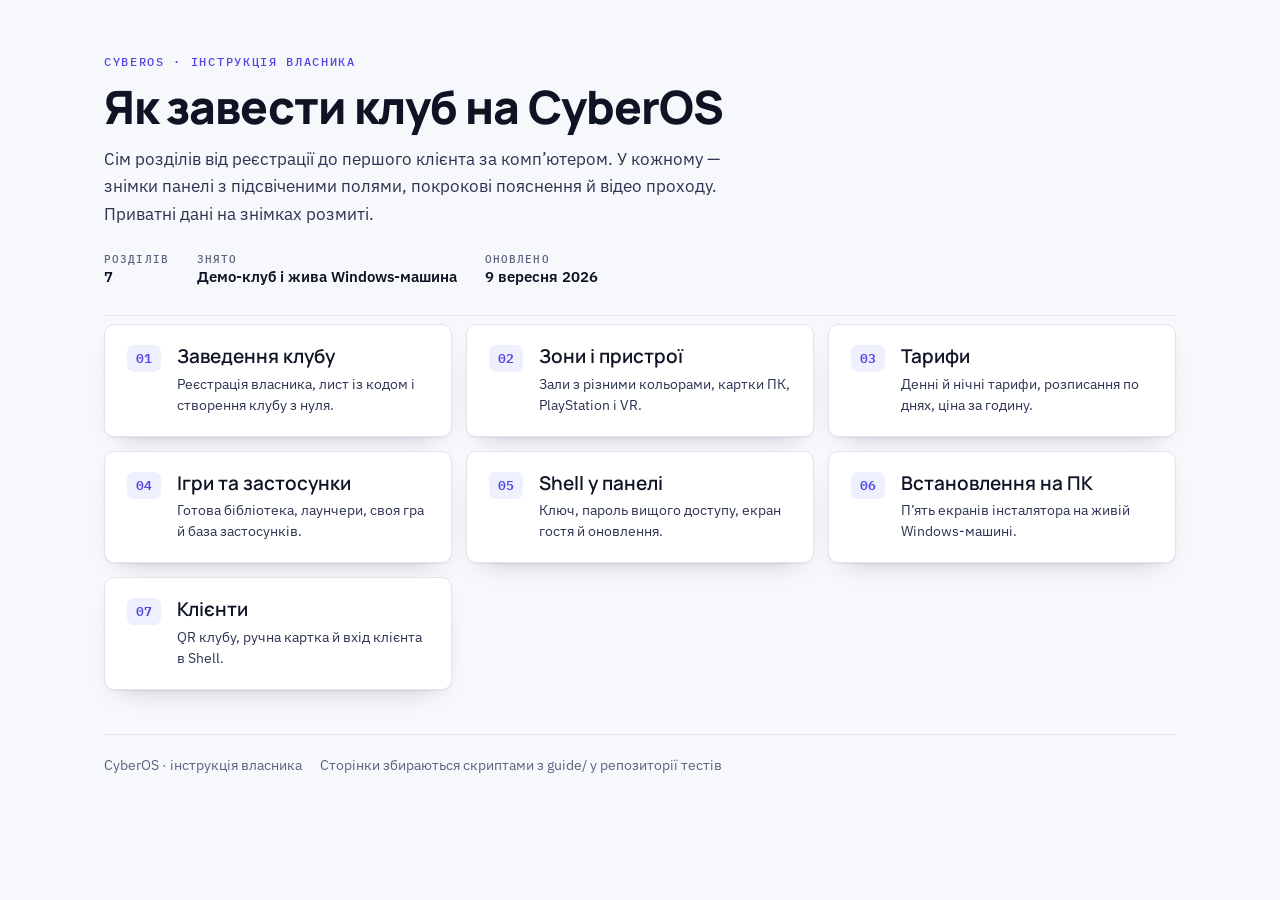
==== index.html @ 91399329 "Інструкція власника CyberOS: сім розділів, обкладинка, знімки й відео Статичний сайт, готовий до Git" ====
<!doctype html>
<html lang="uk">
<head>
<meta charset="utf-8">
<meta name="viewport" content="width=device-width, initial-scale=1">
<meta name="color-scheme" content="light dark">
<meta name="description" content="Інструкція власника кіберклубу на CyberOS: сім розділів зі знімками, підсвіченими полями й відео.">
<title>Інструкція власника CyberOS</title>
<link rel="preconnect" href="https://fonts.googleapis.com">
<link rel="preconnect" href="https://fonts.gstatic.com" crossorigin>
<link rel="stylesheet" href="https://fonts.googleapis.com/css2?family=Manrope:wght@600;800&family=IBM+Plex+Sans:wght@400;500;600&family=IBM+Plex+Mono:wght@400;500&display=swap">
<style>
html, body { margin: 0; }
img { max-width: 100%; }
:root {
    --ink: #0F1425;
    --ink-2: #2B3450;
    --muted: #5A6280;
    --paper: #F7F8FB;
    --surface: #FFFFFF;
    --line: #E2E5EE;
    --accent: #4F46E5;
    --accent-soft: #EEF0FE;
    --warn: #B45309;
    --warn-soft: #FEF6E7;
    --ok: #047857;
    --ok-soft: #E9F6F1;
    --shadow: 0 1px 2px rgba(15, 20, 37, .06), 0 12px 28px -18px rgba(15, 20, 37, .35);
    --radius: 10px;
    --step-font: 'Manrope', 'Trebuchet MS', sans-serif;
    --body-font: 'IBM Plex Sans', 'Helvetica Neue', Arial, sans-serif;
    --mono-font: 'IBM Plex Mono', ui-monospace, 'SF Mono', Menlo, monospace;
  }
  @media (prefers-color-scheme: dark) {
    :root:not([data-theme="light"]) {
      --ink: #EEF1F8;
      --ink-2: #C6CCDD;
      --muted: #949CB5;
      --paper: #0B0F1A;
      --surface: #131926;
      --line: #262E42;
      --accent: #8B85F5;
      --accent-soft: #1D2237;
      --warn: #E9A23B;
      --warn-soft: #2A2113;
      --ok: #4BC299;
      --ok-soft: #12261F;
      --shadow: 0 1px 2px rgba(0, 0, 0, .5), 0 16px 34px -20px rgba(0, 0, 0, .8);
    }
  }
  :root[data-theme="dark"] {
    --ink: #EEF1F8;
    --ink-2: #C6CCDD;
    --muted: #949CB5;
    --paper: #0B0F1A;
    --surface: #131926;
    --line: #262E42;
    --accent: #8B85F5;
    --accent-soft: #1D2237;
    --warn: #E9A23B;
    --warn-soft: #2A2113;
    --ok: #4BC299;
    --ok-soft: #12261F;
    --shadow: 0 1px 2px rgba(0, 0, 0, .5), 0 16px 34px -20px rgba(0, 0, 0, .8);
  }

  * { box-sizing: border-box; }
  body {
    margin: 0;
    background: var(--paper);
    color: var(--ink);
    font: 400 16px/1.62 var(--body-font);
    -webkit-font-smoothing: antialiased;
  }
  .wrap { max-width: 1120px; margin: 0 auto; padding: 0 24px 96px; }

  /* ── шапка ─────────────────────────────────────────────── */
  .masthead { padding: 56px 0 28px; border-bottom: 1px solid var(--line); }
  .kicker {
    font: 500 12px/1 var(--mono-font);
    letter-spacing: .14em;
    text-transform: uppercase;
    color: var(--accent);
    margin: 0 0 14px;
  }
  h1 {
    font: 800 clamp(32px, 5vw, 46px)/1.08 var(--step-font);
    letter-spacing: -.02em;
    margin: 0 0 14px;
    text-wrap: balance;
  }
  .lede { margin: 0; max-width: 62ch; color: var(--ink-2); font-size: 17px; }
  .facts {
    display: flex; flex-wrap: wrap; gap: 10px 28px;
    margin: 26px 0 0; padding: 0; list-style: none;
  }
  .facts div { display: flex; flex-direction: column; gap: 2px; }
  .facts dt { font: 500 11px/1 var(--mono-font); letter-spacing: .1em; text-transform: uppercase; color: var(--muted); }
  .facts dd { margin: 0; font: 600 15px/1.3 var(--body-font); }

  /* ── навігація кроків ──────────────────────────────────── */
  .rail {
    position: sticky; top: 0; z-index: 20;
    display: flex; gap: 6px; align-items: center;
    padding: 12px 0; margin-bottom: 8px;
    background: color-mix(in srgb, var(--paper) 92%, transparent);
    backdrop-filter: blur(8px);
    border-bottom: 1px solid var(--line);
    overflow-x: auto;
  }
  .rail a {
    flex: 0 0 auto;
    display: inline-flex; align-items: center; gap: 8px;
    padding: 7px 13px 7px 9px;
    border-radius: 999px;
    color: var(--ink-2); text-decoration: none;
    font: 600 13.5px/1 var(--body-font);
    border: 1px solid transparent;
  }
  .rail a:hover, .rail a:focus-visible { background: var(--accent-soft); color: var(--accent); outline: none; }
  .rail a.done { color: var(--ok); }
  .rail a i {
    display: grid; place-items: center;
    width: 20px; height: 20px; border-radius: 50%;
    background: var(--accent-soft); color: var(--accent);
    font: 600 11px/1 var(--mono-font); font-style: normal;
  }
  .rail a.done i { background: var(--ok-soft); color: var(--ok); }

  /* ── крок ──────────────────────────────────────────────── */
  .step { padding: 52px 0; border-bottom: 1px solid var(--line); scroll-margin-top: 68px; }
  .step:last-of-type { border-bottom: 0; }
  .step-head { display: grid; grid-template-columns: 54px 1fr; gap: 18px; align-items: start; }
  .step-num {
    font: 800 34px/1 var(--step-font);
    color: var(--accent);
    letter-spacing: -.03em;
    font-variant-numeric: tabular-nums;
  }
  .step h2 { font: 600 clamp(23px, 3vw, 29px)/1.2 var(--step-font); margin: 0 0 8px; letter-spacing: -.015em; text-wrap: balance; }
  .step-head p { margin: 0; color: var(--ink-2); max-width: 64ch; }
  .step-body { margin-top: 28px; display: grid; grid-template-columns: minmax(300px, 380px) 1fr; gap: 28px; align-items: start; }
  @media (max-width: 900px) { .step-body { grid-template-columns: 1fr; } }

  /* ── підказки ──────────────────────────────────────────── */
  .hints { margin: 0; padding: 0; list-style: none; display: flex; flex-direction: column; gap: 2px; }
  .hints li {
    display: grid; grid-template-columns: 24px 1fr; gap: 12px;
    padding: 11px 12px; border-radius: 8px;
    border: 1px solid transparent;
    cursor: default;
    transition: background .14s ease, border-color .14s ease;
  }
  .hints li:hover, .hints li.on { background: var(--accent-soft); border-color: color-mix(in srgb, var(--accent) 28%, transparent); }
  .hint-num {
    display: grid; place-items: center;
    width: 24px; height: 24px; border-radius: 50%;
    background: var(--accent); color: #fff;
    font: 600 12px/1 var(--mono-font);
  }
  .hint-text { font-size: 14.6px; color: var(--ink-2); }
  .hint-text b { color: var(--ink); font-weight: 600; }

  /* ── скріншот з рамками ────────────────────────────────── */
  figure { margin: 0; }
  .shot {
    position: relative;
    border: 1px solid var(--line); border-radius: var(--radius);
    background: var(--surface); box-shadow: var(--shadow);
    overflow: hidden;
  }
  .shot img { display: block; width: 100%; height: auto; }
  .spot {
    position: absolute;
    margin: -5px 0 0 -5px; padding: 5px;
    width: auto; background: transparent;
    border: 2px solid var(--accent); border-radius: 7px;
    box-shadow: 0 0 0 3px color-mix(in srgb, var(--accent) 18%, transparent);
    cursor: pointer; opacity: .95;
    transition: box-shadow .14s ease, transform .14s ease;
  }
  .spot:hover, .spot.on { box-shadow: 0 0 0 6px color-mix(in srgb, var(--accent) 30%, transparent); transform: scale(1.015); }
  .spot:focus-visible { outline: 3px solid var(--warn); outline-offset: 3px; }
  .spot-num {
    position: absolute; top: -12px; left: -12px;
    display: grid; place-items: center;
    width: 22px; height: 22px; border-radius: 50%;
    background: var(--accent); color: #fff;
    font: 600 12px/1 var(--mono-font);
    box-shadow: 0 1px 4px rgba(0, 0, 0, .3);
  }
  .spot-num.tr { left: auto; right: -12px; }
  .spot-num.bl { top: auto; bottom: -12px; }
  .spot-num.br { top: auto; bottom: -12px; left: auto; right: -12px; }
  .shot.bare .spot { opacity: 0; pointer-events: none; }
  .shot-bar {
    display: flex; align-items: center; justify-content: space-between; gap: 12px;
    margin-top: 10px;
  }
  figcaption { font: 400 13px/1.5 var(--body-font); color: var(--muted); }
  .toggle {
    flex: 0 0 auto;
    display: inline-flex; align-items: center; gap: 7px;
    font: 500 12.5px/1 var(--body-font); color: var(--ink-2);
    padding: 7px 11px; border: 1px solid var(--line); border-radius: 999px;
    background: var(--surface); cursor: pointer;
  }
  .toggle:hover { border-color: var(--accent); color: var(--accent); }

  /* ── плашки ────────────────────────────────────────────── */
  .note {
    display: grid; grid-template-columns: auto 1fr; gap: 12px;
    margin: 22px 0 0; padding: 14px 16px;
    border-radius: 8px; font-size: 14.8px;
    border-left: 3px solid var(--accent); background: var(--accent-soft); color: var(--ink-2);
  }
  .note b { color: var(--ink); }
  .note--warn { border-left-color: var(--warn); background: var(--warn-soft); }
  .note--ok { border-left-color: var(--ok); background: var(--ok-soft); }
  .note-tag { font: 500 11px/1.5 var(--mono-font); letter-spacing: .08em; text-transform: uppercase; color: var(--warn); }
  .note--ok .note-tag { color: var(--ok); }
  .note:not(.note--warn):not(.note--ok) .note-tag { color: var(--accent); }
  code {
    font: 400 .92em/1.4 var(--mono-font);
    background: color-mix(in srgb, var(--ink) 7%, transparent);
    padding: .12em .38em; border-radius: 4px;
    word-break: break-word;
  }

  /* ── лист ──────────────────────────────────────────────── */
  .letter { display: grid; grid-template-columns: minmax(240px, 320px) 1fr; gap: 26px; align-items: start; margin-top: 26px; }
  @media (max-width: 900px) { .letter { grid-template-columns: 1fr; } }
  .letter-meta { margin: 0; display: flex; flex-direction: column; gap: 14px; }
  .letter-meta div { display: grid; gap: 3px; }
  .letter-meta dt { font: 500 11px/1 var(--mono-font); letter-spacing: .1em; text-transform: uppercase; color: var(--muted); }
  .letter-meta dd { margin: 0; font: 500 14.5px/1.45 var(--body-font); }
  .letter-shot { border: 1px solid var(--line); border-radius: var(--radius); overflow: hidden; background: var(--surface); box-shadow: var(--shadow); max-height: 460px; overflow-y: auto; }
  .letter-shot img { display: block; width: 100%; height: auto; }

  /* ── відео ─────────────────────────────────────────────── */
  .video-block { scroll-margin-top: 68px; margin-top: 44px; padding-top: 34px; border-top: 1px dashed var(--line); }
  .video-block h3 { font: 600 20px/1.25 var(--step-font); margin: 0 0 6px; }
  .video-block p { margin: 0 0 16px; color: var(--ink-2); max-width: 62ch; }
  video { width: 100%; border-radius: var(--radius); border: 1px solid var(--line); background: #000; box-shadow: var(--shadow); }

  /* ── чекліст ───────────────────────────────────────────── */
  .check {
    display: flex; align-items: center; gap: 10px;
    margin-top: 26px; padding: 12px 14px;
    border: 1px dashed var(--line); border-radius: 8px;
    font: 500 14.5px/1 var(--body-font); color: var(--ink-2);
    cursor: pointer; user-select: none;
    background: var(--surface);
  }
  .check input { width: 17px; height: 17px; accent-color: var(--ok); cursor: pointer; }
  .check.done { border-style: solid; border-color: var(--ok); color: var(--ok); background: var(--ok-soft); }

  /* ── фінал ─────────────────────────────────────────────── */
  .next { margin-top: 52px; padding: 30px; border: 1px solid var(--line); border-radius: var(--radius); background: var(--surface); box-shadow: var(--shadow); }
  .next h2 { font: 600 24px/1.2 var(--step-font); margin: 0 0 8px; }
  .next p { margin: 0 0 18px; color: var(--ink-2); max-width: 64ch; }
  .next ol { margin: 0; padding-left: 22px; display: grid; gap: 8px; color: var(--ink-2); }
  .next ol b { color: var(--ink); }
  footer { margin-top: 44px; padding-top: 20px; border-top: 1px solid var(--line); color: var(--muted); font-size: 13.5px; display: flex; flex-wrap: wrap; gap: 6px 18px; }
  @media (prefers-reduced-motion: reduce) { * { transition: none !important; animation: none !important; } }

  /* ── навігація між розділами ───────────────────────────── */
  .chapters { display: flex; flex-wrap: wrap; gap: 10px; margin-top: 40px; }
  .chapters a {
    display: inline-flex; align-items: center; gap: 8px;
    padding: 10px 14px; border: 1px solid var(--line); border-radius: 999px;
    background: var(--surface); color: var(--ink-2); text-decoration: none;
    font: 500 14px/1 var(--body-font);
  }
  .chapters a:hover, .chapters a:focus-visible { border-color: var(--accent); color: var(--accent); outline: none; }
  .chapters a.current { background: var(--accent-soft); border-color: color-mix(in srgb, var(--accent) 30%, transparent); color: var(--accent); }
  .chapters i { font-style: normal; font: 600 11px/1 var(--mono-font); opacity: .7; }


  .ch-grid { display: grid; gap: 14px; grid-template-columns: repeat(auto-fill, minmax(320px, 1fr)); margin-top: 8px; }
  .ch-card { display: flex; gap: 16px; align-items: flex-start; padding: 20px 22px; text-decoration: none;
             border: 1px solid var(--line); border-radius: var(--radius); background: var(--surface);
             box-shadow: var(--shadow); color: inherit; transition: transform .14s ease, border-color .14s ease; }
  .ch-card:hover { transform: translateY(-2px); border-color: var(--accent); }
  .ch-num { font: 600 13px/1 var(--mono-font); color: var(--accent); background: var(--accent-soft);
            padding: 7px 9px; border-radius: 7px; }
  .ch-body { display: grid; gap: 5px; }
  .ch-body b { font: 600 19px/1.25 var(--step-font); }
  .ch-body span { color: var(--ink-2); font-size: 14px; line-height: 1.5; }

</style>
</head>
<body>
<div class="wrap">
  <header class="masthead">
    <p class="kicker">CyberOS · інструкція власника</p>
    <h1>Як завести клуб на CyberOS</h1>
    <p class="lede">
      Сім розділів від реєстрації до першого клієнта за комп’ютером. У кожному —
      знімки панелі з підсвіченими полями, покрокові пояснення й відео проходу.
      Приватні дані на знімках розмиті.
    </p>
    <dl class="facts">
      <div><dt>Розділів</dt><dd>7</dd></div>
      <div><dt>Знято</dt><dd>Демо-клуб і жива Windows-машина</dd></div>
      <div><dt>Оновлено</dt><dd>9 вересня 2026</dd></div>
    </dl>
  </header>

  <main>
    <div class="ch-grid">
      <a class="ch-card" href="instruction-01-club-setup.html">
        <span class="ch-num">01</span>
        <span class="ch-body"><b>Заведення клубу</b><span>Реєстрація власника, лист із кодом і створення клубу з нуля.</span></span>
      </a>
      <a class="ch-card" href="instruction-02-zones-devices.html">
        <span class="ch-num">02</span>
        <span class="ch-body"><b>Зони і пристрої</b><span>Зали з різними кольорами, картки ПК, PlayStation і VR.</span></span>
      </a>
      <a class="ch-card" href="instruction-03-tariffs.html">
        <span class="ch-num">03</span>
        <span class="ch-body"><b>Тарифи</b><span>Денні й нічні тарифи, розписання по днях, ціна за годину.</span></span>
      </a>
      <a class="ch-card" href="instruction-04-games.html">
        <span class="ch-num">04</span>
        <span class="ch-body"><b>Ігри та застосунки</b><span>Готова бібліотека, лаунчери, своя гра й база застосунків.</span></span>
      </a>
      <a class="ch-card" href="instruction-05-shell.html">
        <span class="ch-num">05</span>
        <span class="ch-body"><b>Shell у панелі</b><span>Ключ, пароль вищого доступу, екран гостя й оновлення.</span></span>
      </a>
      <a class="ch-card" href="instruction-06-install.html">
        <span class="ch-num">06</span>
        <span class="ch-body"><b>Встановлення на ПК</b><span>П’ять екранів інсталятора на живій Windows-машині.</span></span>
      </a>
      <a class="ch-card" href="instruction-07-clients.html">
        <span class="ch-num">07</span>
        <span class="ch-body"><b>Клієнти</b><span>QR клубу, ручна картка й вхід клієнта в Shell.</span></span>
      </a>
    </div>
  </main>

  <footer>
    <span>CyberOS · інструкція власника</span>
    <span>Сторінки збираються скриптами з guide/ у репозиторії тестів</span>
  </footer>
</div>
</body>
</html>
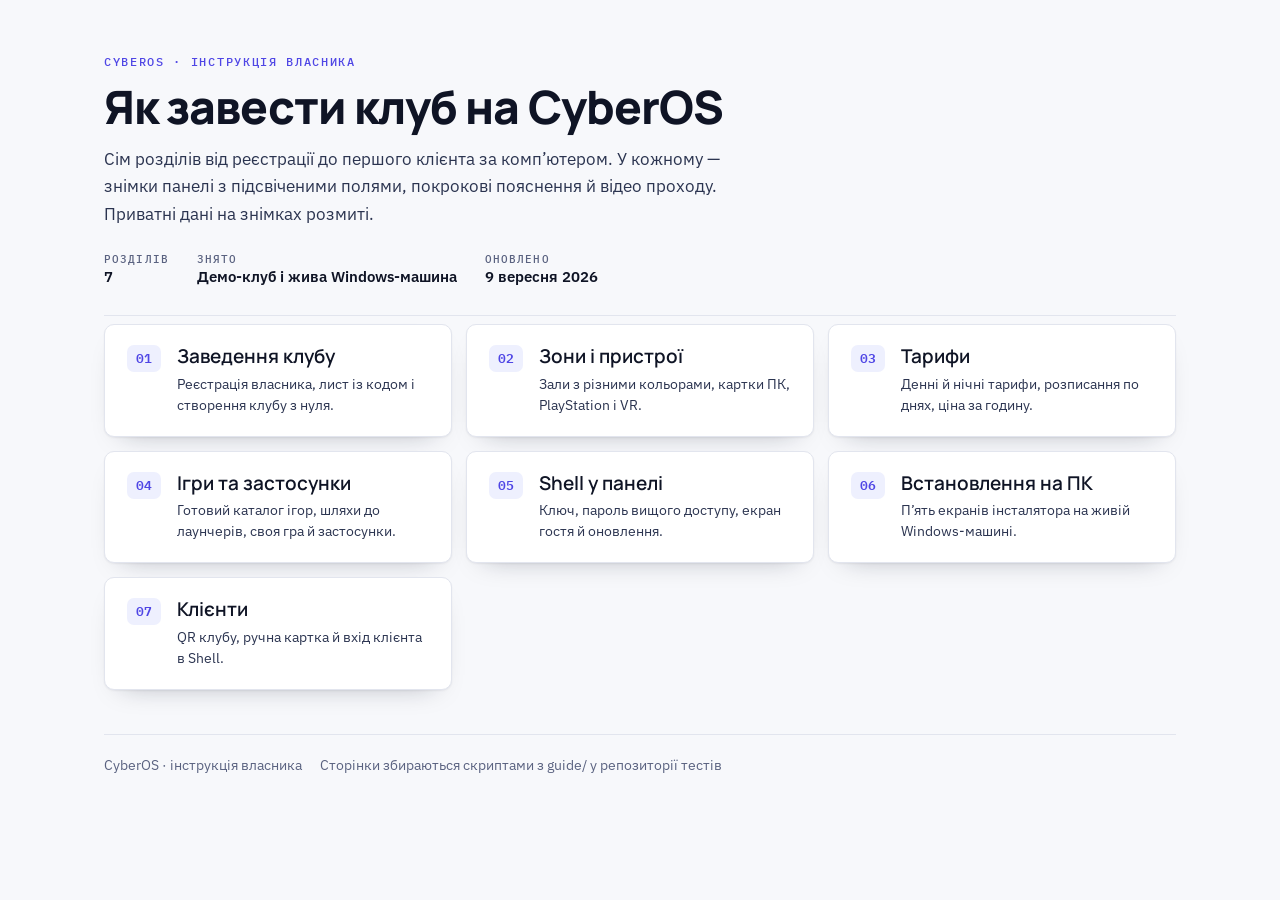
==== commit 53e33197: "розділ 4: «каталог» замість «бібліотеки», новий клуб — 88 вимкнених ігор Слово «бібліотека» внутрішн" ====
--- a/index.html
+++ b/index.html
@@ -118,6 +118,8 @@
     border: 1px solid transparent;
   }
   .rail a:hover, .rail a:focus-visible { background: var(--accent-soft); color: var(--accent); outline: none; }
+  .rail a.rail-home { border-color: var(--line); background: var(--surface); }
+  .rail a.rail-home i { background: none; color: var(--ink-2); }
   .rail a.done { color: var(--ok); }
   .rail a i {
     display: grid; place-items: center;
@@ -263,6 +265,16 @@
   .next ol b { color: var(--ink); }
   footer { margin-top: 44px; padding-top: 20px; border-top: 1px solid var(--line); color: var(--muted); font-size: 13.5px; display: flex; flex-wrap: wrap; gap: 6px 18px; }
   @media (prefers-reduced-motion: reduce) { * { transition: none !important; animation: none !important; } }
+
+  /* ── повернення на головну ─────────────────────────────── */
+  .home-link {
+    display: inline-flex; align-items: center; gap: 7px; margin: 22px 0 -8px;
+    padding: 8px 13px; border: 1px solid var(--line); border-radius: 999px;
+    background: var(--surface); color: var(--ink-2); text-decoration: none;
+    font: 500 13.5px/1 var(--body-font);
+  }
+  .home-link:hover, .home-link:focus-visible { border-color: var(--accent); color: var(--accent); outline: none; }
+  .home-link span { font-size: 15px; line-height: 1; }
 
   /* ── навігація між розділами ───────────────────────────── */
   .chapters { display: flex; flex-wrap: wrap; gap: 10px; margin-top: 40px; }
@@ -323,7 +335,7 @@
       </a>
       <a class="ch-card" href="instruction-04-games.html">
         <span class="ch-num">04</span>
-        <span class="ch-body"><b>Ігри та застосунки</b><span>Готова бібліотека, лаунчери, своя гра й база застосунків.</span></span>
+        <span class="ch-body"><b>Ігри та застосунки</b><span>Готовий каталог ігор, шляхи до лаунчерів, своя гра й застосунки.</span></span>
       </a>
       <a class="ch-card" href="instruction-05-shell.html">
         <span class="ch-num">05</span>
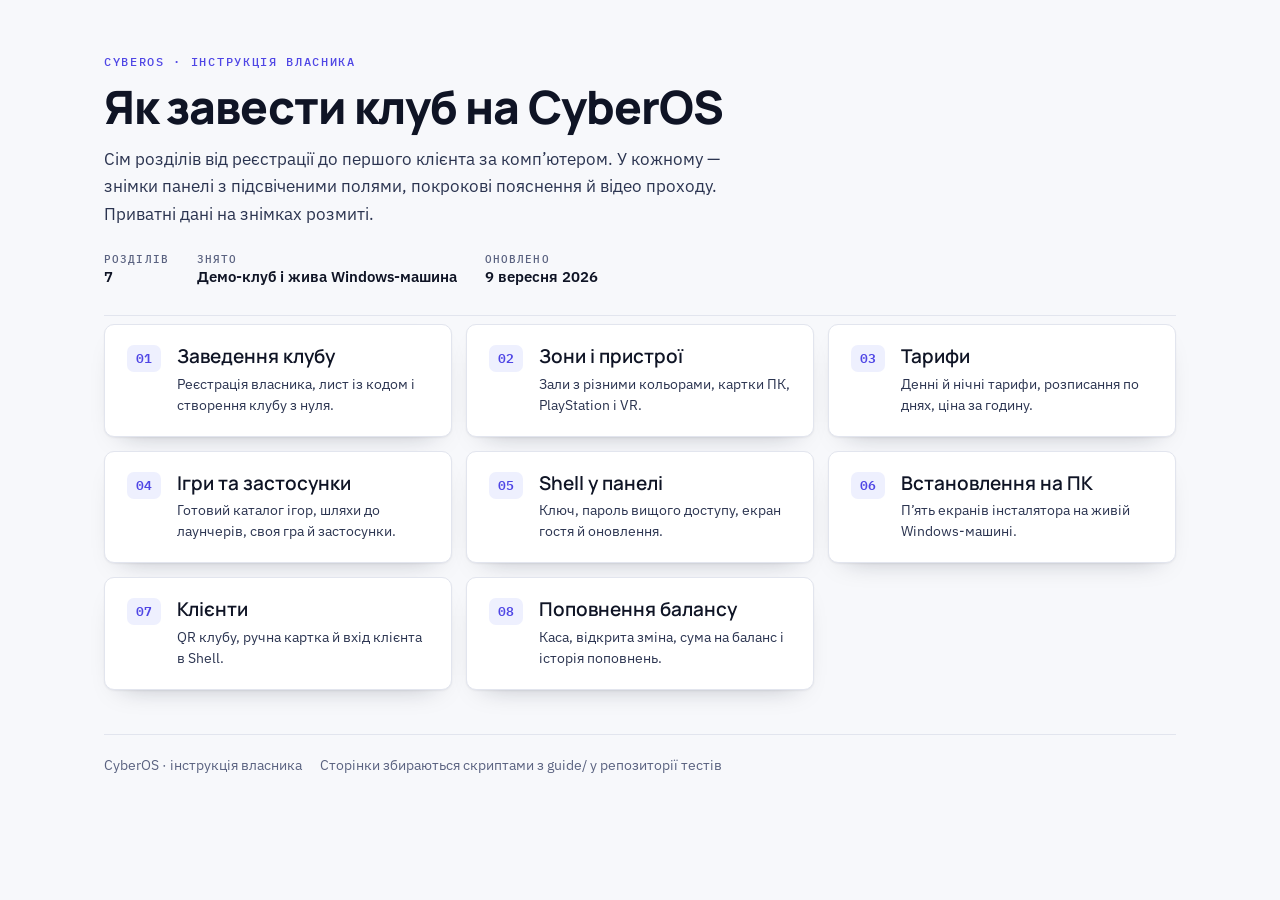
==== commit a379825e: "розділ 8: поповнення балансу клієнта Новий короткий розділ на прохання власника: відкрита зміна як о" ====
--- a/index.html
+++ b/index.html
@@ -349,6 +349,10 @@
         <span class="ch-num">07</span>
         <span class="ch-body"><b>Клієнти</b><span>QR клубу, ручна картка й вхід клієнта в Shell.</span></span>
       </a>
+      <a class="ch-card" href="instruction-08-balance.html">
+        <span class="ch-num">08</span>
+        <span class="ch-body"><b>Поповнення балансу</b><span>Каса, відкрита зміна, сума на баланс і історія поповнень.</span></span>
+      </a>
     </div>
   </main>
 
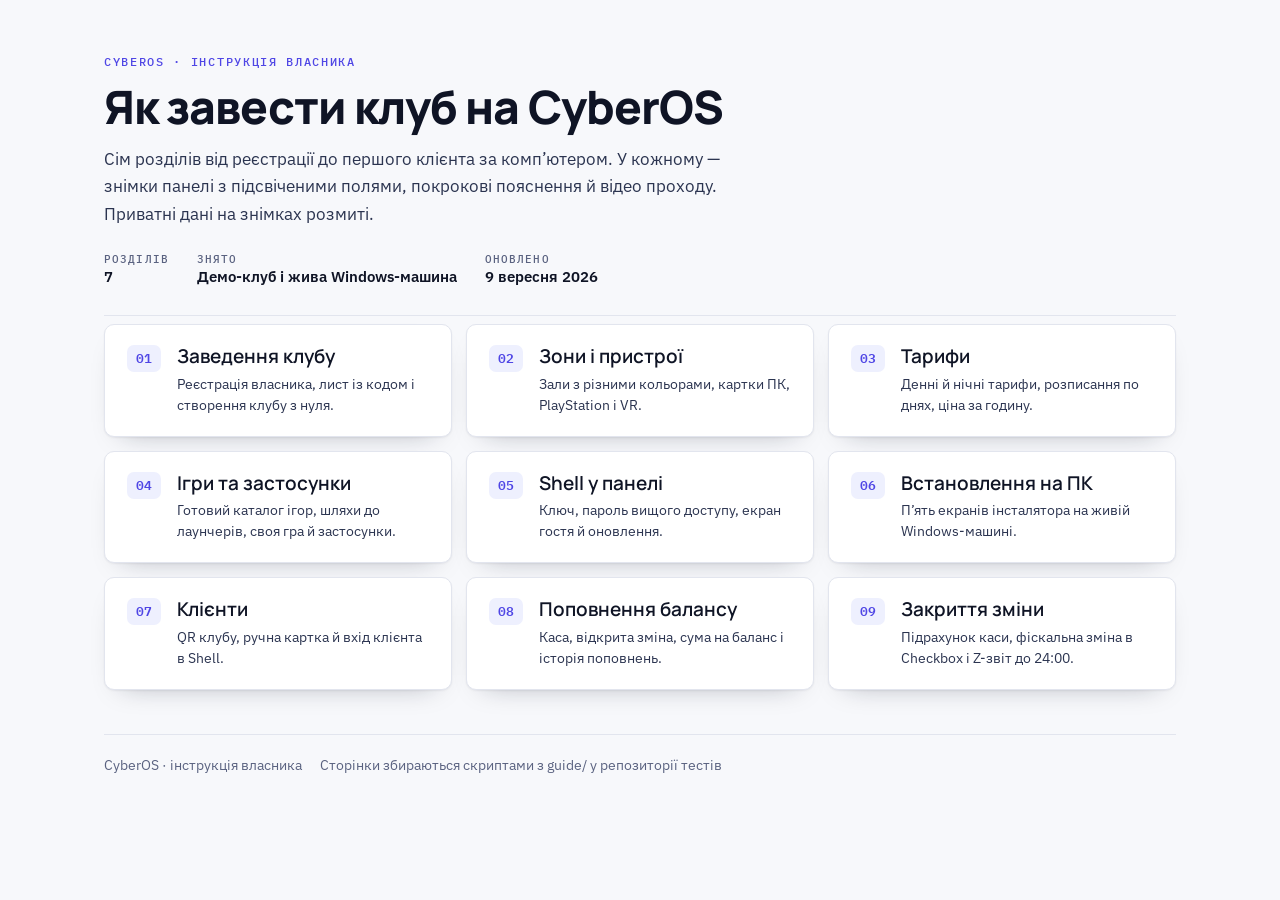
==== commit bc5a0cc9: "розділ 9: закриття зміни для адміністратора (каса, Checkbox, Z-звіт до 24:00) Co-Authored-By: Claude" ====
--- a/index.html
+++ b/index.html
@@ -353,6 +353,10 @@
         <span class="ch-num">08</span>
         <span class="ch-body"><b>Поповнення балансу</b><span>Каса, відкрита зміна, сума на баланс і історія поповнень.</span></span>
       </a>
+      <a class="ch-card" href="instruction-09-close-shift.html">
+        <span class="ch-num">09</span>
+        <span class="ch-body"><b>Закриття зміни</b><span>Підрахунок каси, фіскальна зміна в Checkbox і Z-звіт до 24:00.</span></span>
+      </a>
     </div>
   </main>
 
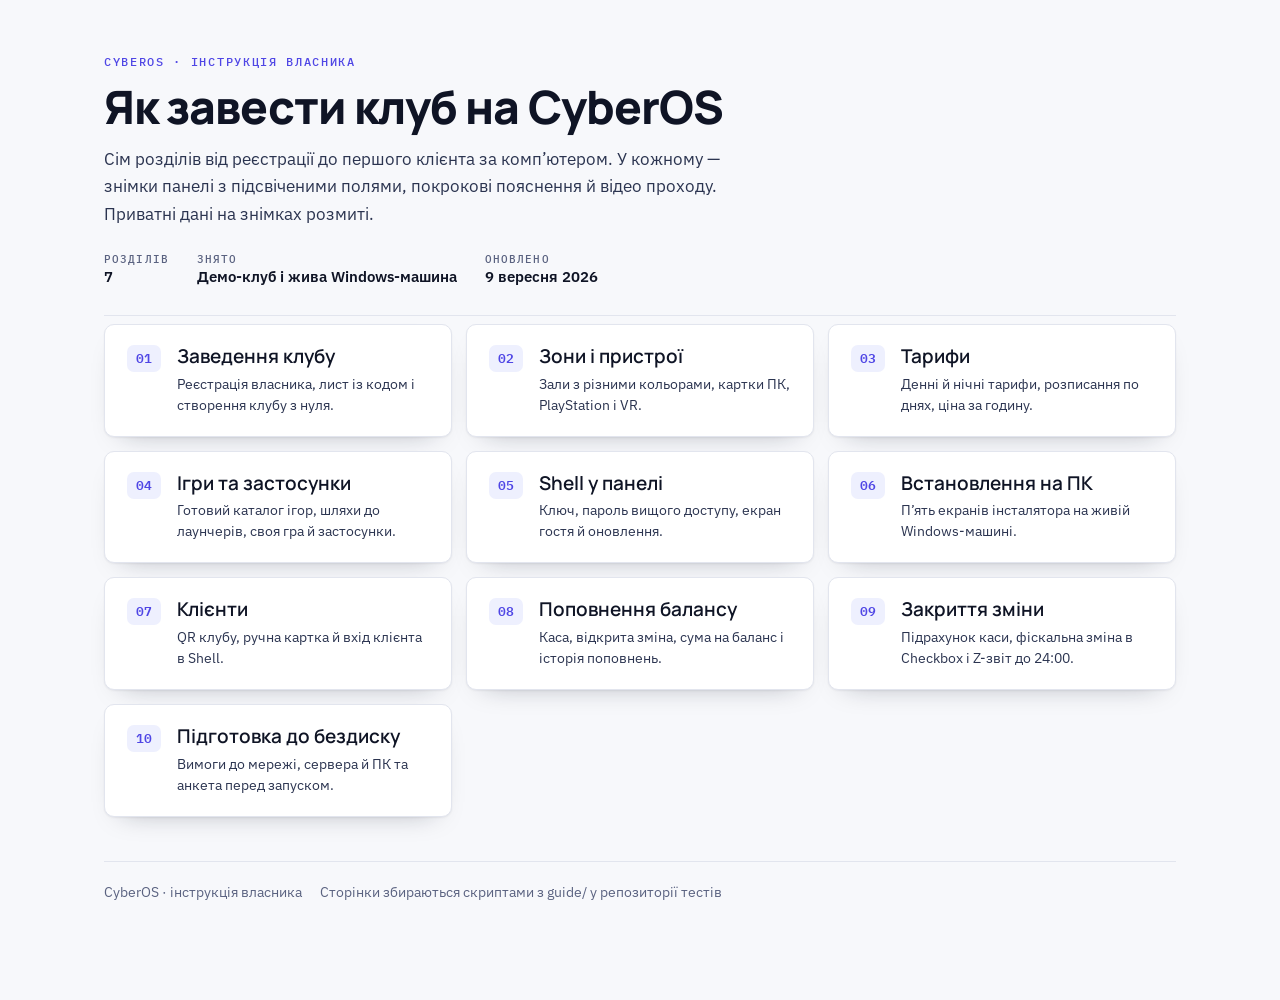
==== commit e4fa52e0: "розділ 10: підготовка клубу до бездиску (вимоги + анкета перед запуском) Co-Authored-By: Claude Opus" ====
--- a/index.html
+++ b/index.html
@@ -357,6 +357,10 @@
         <span class="ch-num">09</span>
         <span class="ch-body"><b>Закриття зміни</b><span>Підрахунок каси, фіскальна зміна в Checkbox і Z-звіт до 24:00.</span></span>
       </a>
+      <a class="ch-card" href="diskless-launch.html">
+        <span class="ch-num">10</span>
+        <span class="ch-body"><b>Підготовка до бездиску</b><span>Вимоги до мережі, сервера й ПК та анкета перед запуском.</span></span>
+      </a>
     </div>
   </main>
 
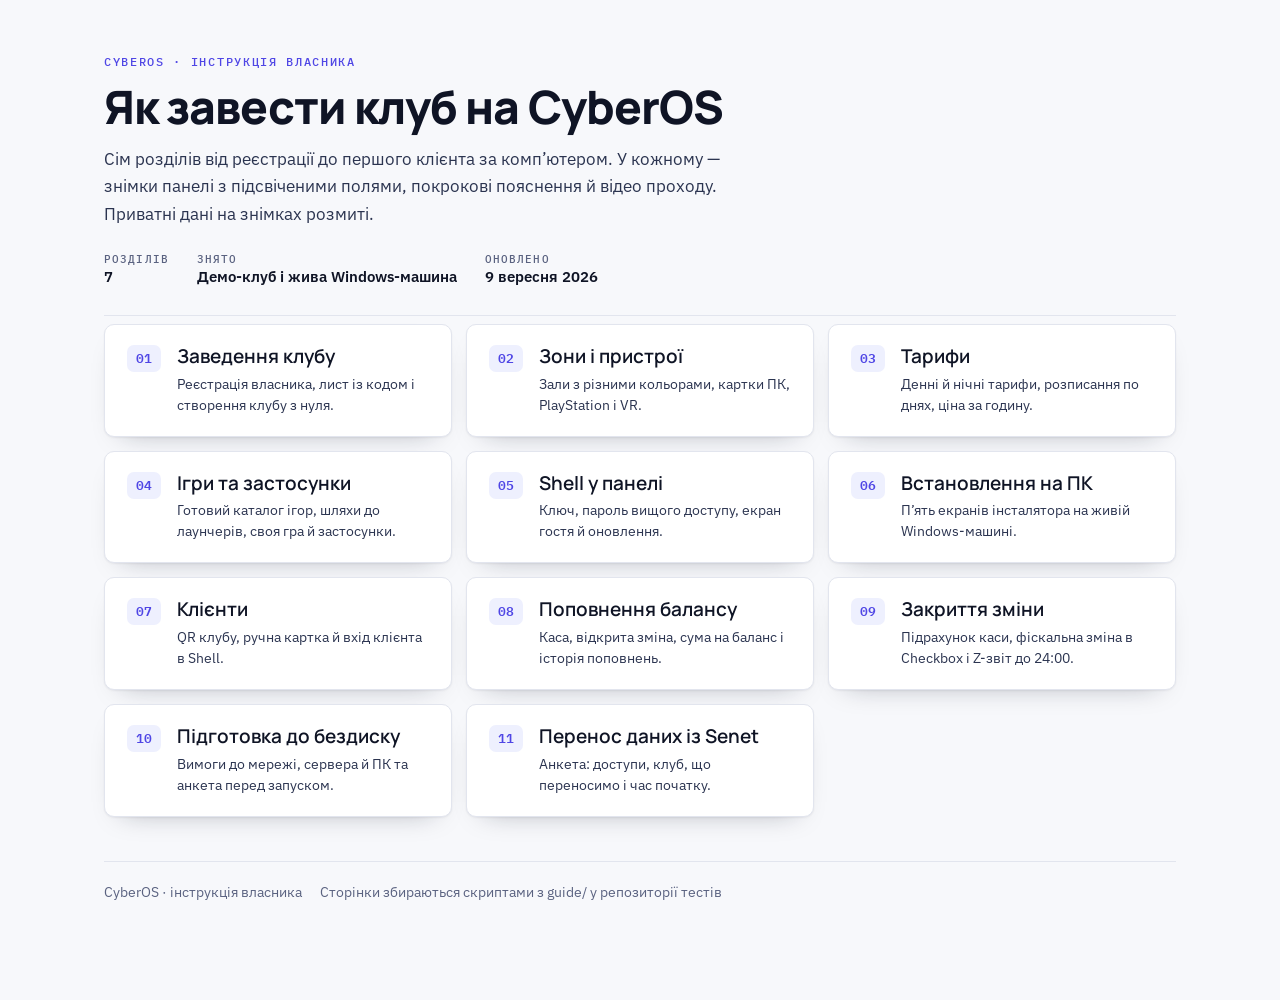
==== commit a922cf92: "розділ 11: анкета на перенос даних із Senet Co-Authored-By: Claude Opus 5.5 <noreply@anthropic.com>" ====
--- a/index.html
+++ b/index.html
@@ -361,6 +361,10 @@
         <span class="ch-num">10</span>
         <span class="ch-body"><b>Підготовка до бездиску</b><span>Вимоги до мережі, сервера й ПК та анкета перед запуском.</span></span>
       </a>
+      <a class="ch-card" href="senet-transfer.html">
+        <span class="ch-num">11</span>
+        <span class="ch-body"><b>Перенос даних із Senet</b><span>Анкета: доступи, клуб, що переносимо і час початку.</span></span>
+      </a>
     </div>
   </main>
 
